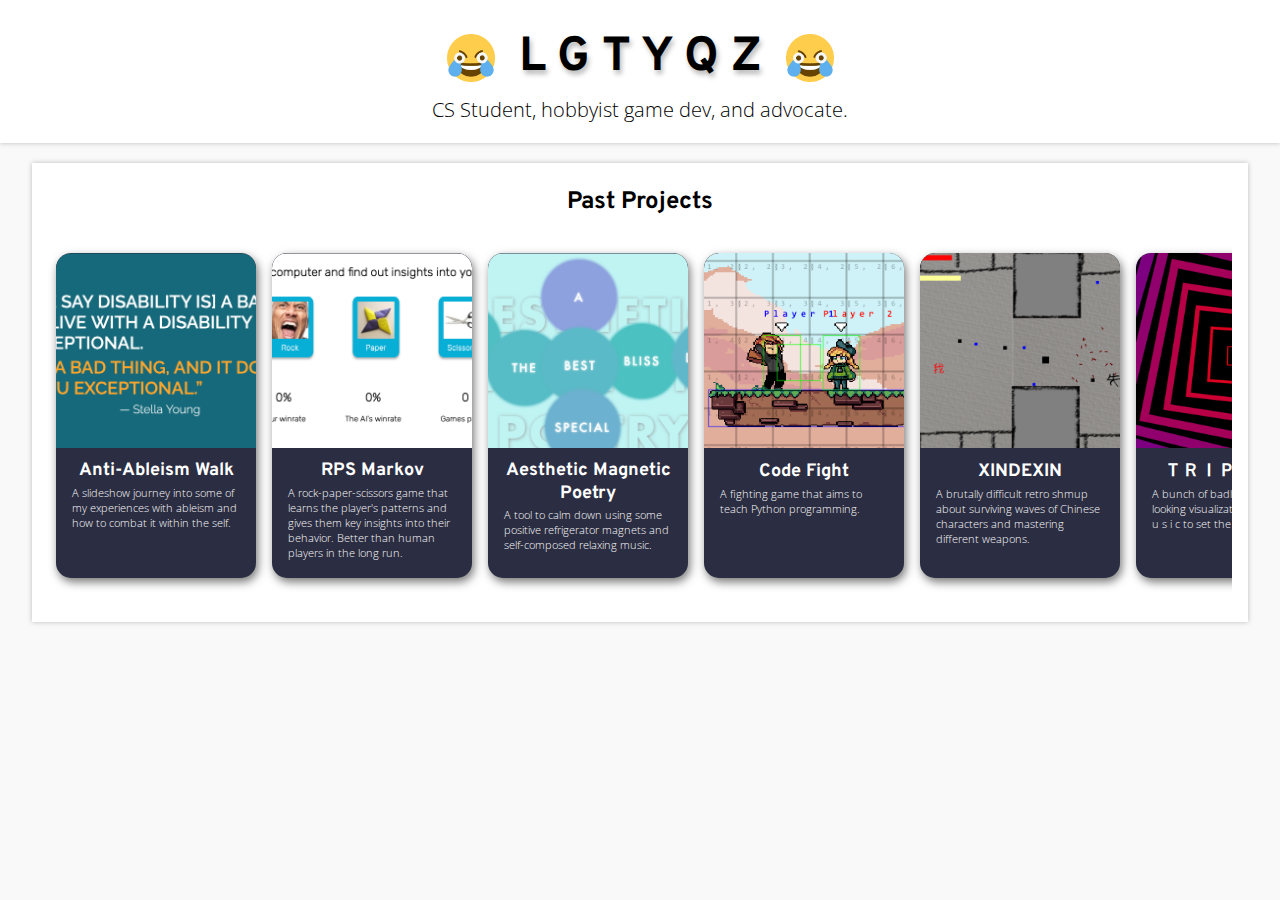
==== index.html @ 669c921f "Site updated" ====
<!DOCTYPE html>
<html lang="en">
  <head>
    <meta charset="utf-8">
    <link rel="stylesheet" href="styles.css">
    <link href="https://fonts.googleapis.com/css2?family=Overpass:wght@700;800&family=Open+Sans:ital,wght@0,300;0,400;0,600;1,400&display=swap" rel="stylesheet">
    <title>LGTYQZ's Homepage</title>
  </head>
  <body>
    <header>
      <!-- Image from: https://ya-webdesign.com/explore/open-eye-crying-laughing-emoji-png/-->
      <h1>
        <img src="./images/lmao.png" class="header-icon" alt="open-eye crying laughing emoji">
        L G T Y Q Z
        <img src="./images/lmao.png" class="header-icon" alt="open-eye crying laughing emoji">
      </h1>
      <p>
        CS Student, hobbyist game dev, and advocate.
      </p>
    </header>

    <section>
      <h2>Past Projects</h2>
      <div class="collection">
        <!-- Links are a quick and dirty solution.
        Quicker to implement than attaching event listeners, at least.-->
        <figure class="project"  onclick="location.href='https://lgtyqz.github.io/AntiAbleismWalk';">
          <div class="image-holder">
            <div class="centerer">
              <img src="./images/anti-ableism-walk.png" alt="Screenshot of Anti-Ableism Walk">
            </div>
          </div>
          <h3>Anti-Ableism Walk</h3>
          <p>
            A slideshow journey into some of my experiences with ableism and how
            to combat it within the self.
          </p>
        </figure>
        <figure class="project" onclick="location.href='https://lgtyqz.github.io/RPSAI-Markov';">
          <div class="image-holder">
            <div class="centerer">
              <img src="./images/rps-markov.png" alt="Screenshot of RPS Markov Game">
            </div>
          </div>
          <h3>RPS Markov</h3>
          <p>
            A rock-paper-scissors game that learns the player's patterns and
            gives them key insights into their behavior. Better than human
            players in the long run.
          </p>
        </figure>
        <figure class="project" onclick="location.href='https://lgtyqz.github.io/AestheticMagneticPoetry';">
          <div class="image-holder">
            <div class="centerer">
              <img src="./images/amp.png" alt="Screenshot of Aesthetic Magnetic Poetry">
            </div>
          </div>
          <h3>Aesthetic Magnetic Poetry</h3>
          <p>
            A tool to calm down using some positive refrigerator magnets and
            self-composed relaxing music.
          </p>
        </figure>
        <figure class="project" onclick="location.href='https://github.com/HHSProgrammingClub/smash-my-buttons';">
          <img src="./images/code-fight-promo.png" alt="Screenshot of Code Fight">
          <h3>Code Fight</h3>
          <p>
            A fighting game that aims to teach Python programming.
          </p>
        </figure>
        <figure class="project" onclick="location.href='https://lgtyqz.github.io/XINDEXIN';">
          <img src="./images/xindexin.png" alt="Screenshot of XINDEXIN">
          <h3>XINDEXIN</h3>
          <p>
            A brutally difficult retro shmup about surviving waves of Chinese
            characters and mastering different weapons.
          </p>
        </figure>
        <figure class="project" onclick="location.href='https://lgtyqz.github.io/TRIP.OUT';">
          <img src="./images/tripout.png" alt="Screenshot of TRIP.OUT">
          <h3>ＴＲＩＰ．ＯＵＴ</h3>
          <p>
            A bunch of badly-coded but cool-looking visualizations with some
            m u s i c to set the mood.
          </p>
        </figure>
        <figure class="project" onclick="location.href='https://lgtyqz.github.io/DownWeGo';">
          <img src="./images/down-we-go.png" alt="Screenshot of Down We Go">
          <h3>Down We Go</h3>
          <p>
            A minimalist (and also buggy) RPG thing I made in high school that
            is very difficult yet relatively simple to pick up.
          </p>
        </figure>
        <figure class="project" onclick="location.href='https://lgtyqz.github.io/helloWorld';">
          <img src="./images/hello-world.png" alt="Screenshot of Hello, World">
          <h3>Hello, World</h3>
          <p>
            A (vastly incomplete) and minimalist Metroidvania-like platformer.
            Has some creepy music.
          </p>
        </figure>
      </div>
    </section>
  </body>
</html>
---- styles.css ----
body, section, header {
  background-color: #F9F9F9;
  font-family: "Helvetica", sans-serif;
  margin-left: auto;
  margin-right: auto;
  margin-top: 0px;
}

section, header {
  background-color: #FFFFFF;
  padding-left: 16px;
  padding-right: 16px;
  padding-top: 16px;
  padding-bottom: 16px;
  width: 92.5%;
  margin-bottom: 20px;
  box-shadow: 0px 0px 5px #BBBBBB;
}

header, figure.deepfry img {
  width: 100%;
  padding-left: 0px;
  padding-right: 0px;
  padding-top: 20px;
  padding-bottom: 20px;
}

section {
  margin-top: 20px;
}

h1, h2, h3, p {
  margin-top: 8px;
  margin-bottom: 8px;
  font-family: "Overpass", sans-serif;
  text-align: center;
  font-weight: 700;
}

h1, div.collection, p {
  font-size: 48px;
  margin-bottom: 0px;
}

h1, div.collection, figure.deepfry {
  display: flex;
  align-items: center;
  justify-content: center;
}

div.collection {
  justify-content: start;
  overflow-x: scroll;
  overflow-y: visible;
  width: 100%;
  padding-top: 20px;
  padding-bottom: 20px;
}

h1 {
  text-shadow: 2px 4px 5px #BBBBBB;
}

p {
  font-weight: 300;
  font-size: 20px;
  font-family: "Open Sans", sans-serif;
}

img.header-icon {
  display: inline;
  max-height: 48px;
  margin-left: 24px;
  margin-right: 24px;
}

figure {
  min-width: 200px;
  height: 325px;
  background-color: #2B2D42;
  border-radius: 15px;
  overflow: hidden;
  margin: 8px 8px 8px 8px;
  box-shadow: 2px 4px 10px #777777;
  transition: all 0.5s ease-out;
  cursor: pointer;
}

figure:hover {
  transform: scale(1.1, 1.1);
}

figure.project>img {
  height: 60%;
  border-top-left-radius: 15px;
  border-top-right-radius: 15px;
}

figure.project div.image-holder {
  position: relative;
  height: 60%;
  border-top-left-radius: 15px;
  border-top-right-radius: 15px;
  margin-bottom: 12px;
  overflow: hidden;
}

div.centerer {
  position: absolute;
  left: 50%;
  top: 50%;
  width: 100%;
  height: 100%;
}

figure.project div.image-holder div img {
  transform: translate(-50%, -50%);
  max-height: 100%;
}

figure.project h3, figure.project p {
  margin-top: 2px;
}

figure.project h3 {
  font-size: 18px;
  color: #FFFFFF;
  margin-bottom: 2px;
  line-height: 125%;
}

figure.project p {
  font-size: 11px;
  color: #F9F9F9;
  margin-left: 16px;
  margin-right: 16px;
  margin-bottom: 4px;
  text-align: left;
}
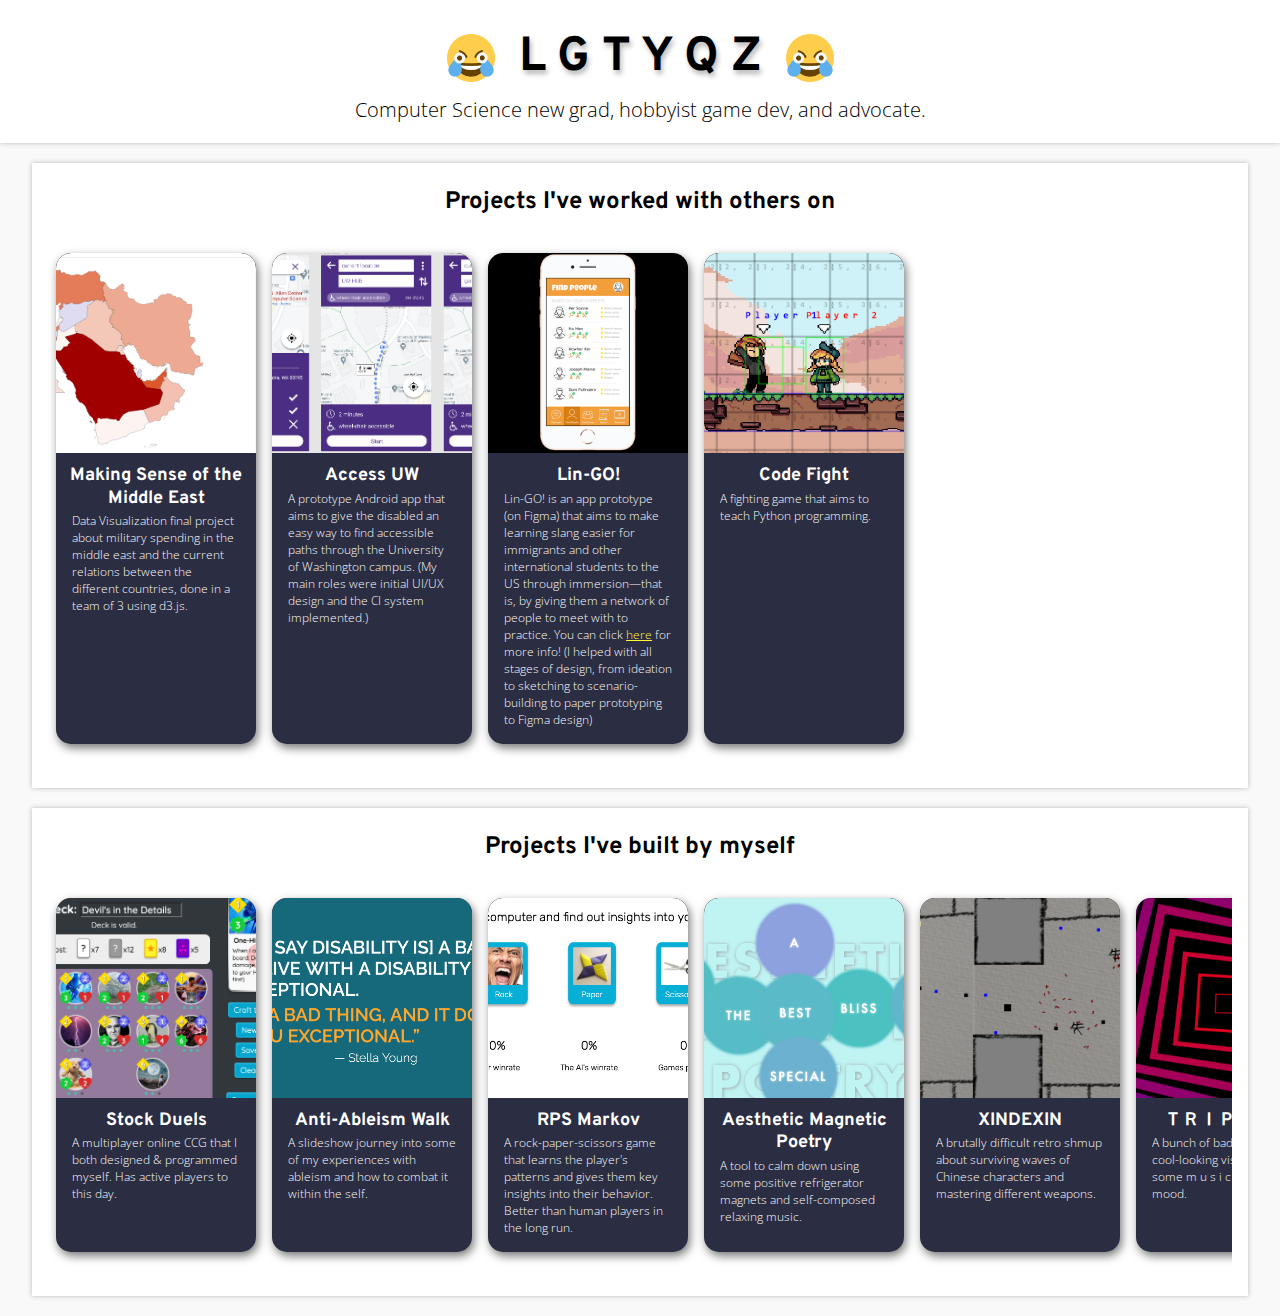
==== commit 6dca1548: "Updated portfolio" ====
--- a/index.html
+++ b/index.html
@@ -15,15 +15,90 @@
         <img src="./images/lmao.png" class="header-icon" alt="open-eye crying laughing emoji">
       </h1>
       <p>
-        CS Student, hobbyist game dev, and advocate.
+        Computer Science new grad, hobbyist game dev, and advocate.
       </p>
     </header>
 
     <section>
-      <h2>Past Projects</h2>
+      <h2>Projects I've worked with others on</h2>
+      <div class="collection">
+        <figure class="project" onclick="location.href='https://cse442-22w.github.io/FP-SearchAlgorithmViz/';">
+          <div class="image-holder">
+            <div class="centerer">
+              <img src="./images/middle-east.png" alt="Screenshot of Middle East Visualization">
+            </div>
+          </div>
+          <h3>Making Sense of the Middle East</h3>
+          <p>
+            Data Visualization final project about military spending in the
+            middle east and the current relations between the different
+            countries, done in a team of 3 using d3.js.
+          </p>
+        </figure>
+
+        <figure class="project"  onclick="location.href='https://github.com/AccessUW/AccessUW';">
+          <div class="image-holder">
+            <div class="centerer">
+              <img src="./images/access-uw.png" alt="Access UW Screens">
+            </div>
+          </div>
+          <h3>Access UW</h3>
+          <p>
+            A prototype Android app that aims to give the disabled an easy way
+            to find accessible paths through the University of Washington campus.
+            (My main roles were initial UI/UX design and the CI system implemented.)
+          </p>
+        </figure>
+
+        <figure class="project"  onclick="location.href='https://www.figma.com/proto/t1FJCltbtcydClVJl6T9lx/Prototype?page-id=0%3A1&node-id=18%3A464&viewport=412%2C195%2C0.12&scaling=scale-down&starting-point-node-id=18%3A464&show-proto-sidebar=1';">
+          <div class="image-holder">
+            <div class="centerer">
+              <img src="./images/lin-go.png" alt="Lin-GO! Screenshot">
+            </div>
+          </div>
+          <h3>Lin-GO!</h3>
+          <p>
+            Lin-GO! is an app prototype (on Figma) that aims to make learning slang easier for
+            immigrants and other international students to the US through
+            immersion—that is, by giving them a network of people to meet with
+            to practice. You can click <a href="https://www.figma.com/file/SDWp2ZfLFPzcyTDxTT4kRE/Poster-Presentation?node-id=0%3A1">here</a>
+            for more info! (I helped with all stages of design, from ideation to
+            sketching to scenario-building to paper prototyping to Figma design)
+          </p>
+        </figure>
+
+        <figure class="project" onclick="location.href='https://github.com/HHSProgrammingClub/smash-my-buttons';">
+          <div class="image-holder">
+            <div class="centerer">
+              <img src="./images/code-fight-promo.png" alt="Code Fight Screenshot">
+            </div>
+          </div>
+          <h3>Code Fight</h3>
+          <p>
+            A fighting game that aims to teach Python programming.
+          </p>
+        </figure>
+      </div>
+    </section>
+
+    <section>
+      <h2>Projects I've built by myself</h2>
       <div class="collection">
         <!-- Links are a quick and dirty solution.
         Quicker to implement than attaching event listeners, at least.-->
+        <figure class="project"  onclick="location.href='https://stock-duels.xyz';">
+          <div class="image-holder">
+            <div class="centerer">
+              <img src="./images/stock-duels.png" alt="Stock Duels Screenshot">
+            </div>
+          </div>
+          <h3>Stock Duels</h3>
+          <p>
+            A multiplayer online CCG that I both designed & programmed myself.
+            Has active players to this day.
+          </p>
+        </figure>
+
         <figure class="project"  onclick="location.href='https://lgtyqz.github.io/AntiAbleismWalk';">
           <div class="image-holder">
             <div class="centerer">
@@ -61,15 +136,13 @@
             self-composed relaxing music.
           </p>
         </figure>
-        <figure class="project" onclick="location.href='https://github.com/HHSProgrammingClub/smash-my-buttons';">
-          <img src="./images/code-fight-promo.png" alt="Screenshot of Code Fight">
-          <h3>Code Fight</h3>
-          <p>
-            A fighting game that aims to teach Python programming.
-          </p>
-        </figure>
+        
         <figure class="project" onclick="location.href='https://lgtyqz.github.io/XINDEXIN';">
-          <img src="./images/xindexin.png" alt="Screenshot of XINDEXIN">
+          <div class="image-holder">
+            <div class="centerer">
+              <img src="./images/xindexin.png" alt="Screenshot of XINDEXIN">
+            </div>
+          </div>
           <h3>XINDEXIN</h3>
           <p>
             A brutally difficult retro shmup about surviving waves of Chinese
@@ -77,7 +150,11 @@
           </p>
         </figure>
         <figure class="project" onclick="location.href='https://lgtyqz.github.io/TRIP.OUT';">
-          <img src="./images/tripout.png" alt="Screenshot of TRIP.OUT">
+          <div class="image-holder">
+            <div class="centerer">
+              <img src="./images/tripout.png" alt="Screenshot of TRIP.OUT">
+            </div>
+          </div>
           <h3>ＴＲＩＰ．ＯＵＴ</h3>
           <p>
             A bunch of badly-coded but cool-looking visualizations with some
@@ -85,7 +162,11 @@
           </p>
         </figure>
         <figure class="project" onclick="location.href='https://lgtyqz.github.io/DownWeGo';">
-          <img src="./images/down-we-go.png" alt="Screenshot of Down We Go">
+          <div class="image-holder">
+            <div class="centerer">
+              <img src="./images/down-we-go.png" alt="Screenshot of Down We Go">
+            </div>
+          </div>
           <h3>Down We Go</h3>
           <p>
             A minimalist (and also buggy) RPG thing I made in high school that
@@ -93,7 +174,11 @@
           </p>
         </figure>
         <figure class="project" onclick="location.href='https://lgtyqz.github.io/helloWorld';">
-          <img src="./images/hello-world.png" alt="Screenshot of Hello, World">
+          <div class="image-holder">
+            <div class="centerer">
+              <img src="./images/hello-world.png" alt="Screenshot of Hello, World">
+            </div>
+          </div>
           <h3>Hello, World</h3>
           <p>
             A (vastly incomplete) and minimalist Metroidvania-like platformer.
--- a/styles.css
+++ b/styles.css
@@ -52,6 +52,7 @@
   justify-content: start;
   overflow-x: scroll;
   overflow-y: visible;
+  align-items: stretch;
   width: 100%;
   padding-top: 20px;
   padding-bottom: 20px;
@@ -75,19 +76,21 @@
 }
 
 figure {
+  width: 200px;
   min-width: 200px;
-  height: 325px;
+  min-height: 325px;
   background-color: #2B2D42;
   border-radius: 15px;
   overflow: hidden;
   margin: 8px 8px 8px 8px;
   box-shadow: 2px 4px 10px #777777;
-  transition: all 0.5s ease-out;
+  transition: all 0.3s ease;
   cursor: pointer;
+  padding-bottom: 12px;
 }
 
 figure:hover {
-  transform: scale(1.1, 1.1);
+  transform: scale(1.05, 1.05);
 }
 
 figure.project>img {
@@ -98,7 +101,7 @@
 
 figure.project div.image-holder {
   position: relative;
-  height: 60%;
+  height: 200px;
   border-top-left-radius: 15px;
   border-top-right-radius: 15px;
   margin-bottom: 12px;
@@ -130,10 +133,14 @@
 }
 
 figure.project p {
-  font-size: 11px;
+  font-size: 12px;
   color: #F9F9F9;
   margin-left: 16px;
   margin-right: 16px;
   margin-bottom: 4px;
   text-align: left;
+}
+
+a {
+  color: #fff53b;
 }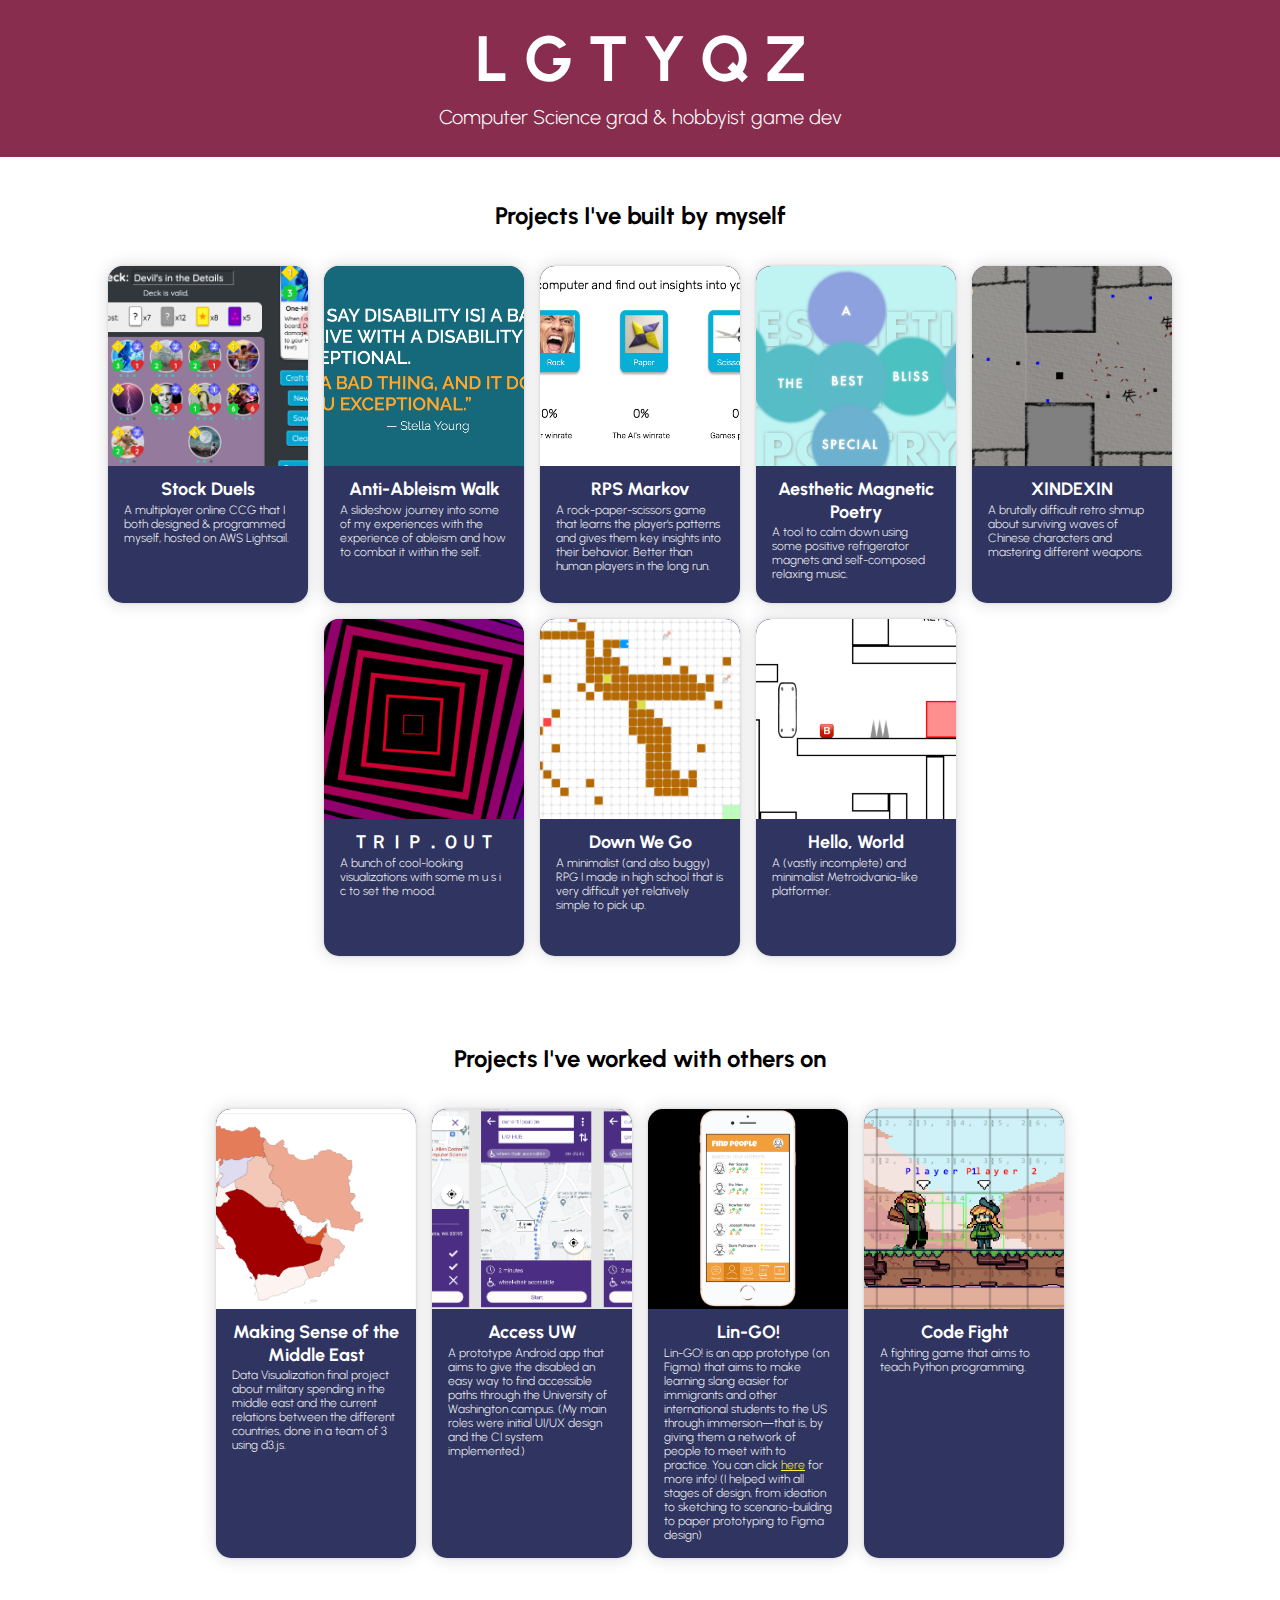
==== commit 62fad263: "Update to look prettier" ====
--- a/index.html
+++ b/index.html
@@ -3,90 +3,31 @@
   <head>
     <meta charset="utf-8">
     <link rel="stylesheet" href="styles.css">
+    <link rel="preconnect" href="https://fonts.googleapis.com">
+    <link rel="preconnect" href="https://fonts.gstatic.com" crossorigin>
     <link href="https://fonts.googleapis.com/css2?family=Overpass:wght@700;800&family=Open+Sans:ital,wght@0,300;0,400;0,600;1,400&display=swap" rel="stylesheet">
+    <link href="https://fonts.googleapis.com/css2?family=Urbanist:wght@400;600;700;900&display=swap" rel="stylesheet">
     <title>LGTYQZ's Homepage</title>
   </head>
   <body>
     <header>
       <!-- Image from: https://ya-webdesign.com/explore/open-eye-crying-laughing-emoji-png/-->
       <h1>
-        <img src="./images/lmao.png" class="header-icon" alt="open-eye crying laughing emoji">
+        <!-- <img src="./images/lmao.png" class="header-icon" alt="open-eye crying laughing emoji"> -->
         L G T Y Q Z
-        <img src="./images/lmao.png" class="header-icon" alt="open-eye crying laughing emoji">
+        <!-- <img src="./images/lmao.png" class="header-icon" alt="open-eye crying laughing emoji"> -->
       </h1>
       <p>
-        Computer Science new grad, hobbyist game dev, and advocate.
+        Computer Science grad & hobbyist game dev
       </p>
     </header>
-
-    <section>
-      <h2>Projects I've worked with others on</h2>
-      <div class="collection">
-        <figure class="project" onclick="location.href='https://cse442-22w.github.io/FP-SearchAlgorithmViz/';">
-          <div class="image-holder">
-            <div class="centerer">
-              <img src="./images/middle-east.png" alt="Screenshot of Middle East Visualization">
-            </div>
-          </div>
-          <h3>Making Sense of the Middle East</h3>
-          <p>
-            Data Visualization final project about military spending in the
-            middle east and the current relations between the different
-            countries, done in a team of 3 using d3.js.
-          </p>
-        </figure>
-
-        <figure class="project"  onclick="location.href='https://github.com/AccessUW/AccessUW';">
-          <div class="image-holder">
-            <div class="centerer">
-              <img src="./images/access-uw.png" alt="Access UW Screens">
-            </div>
-          </div>
-          <h3>Access UW</h3>
-          <p>
-            A prototype Android app that aims to give the disabled an easy way
-            to find accessible paths through the University of Washington campus.
-            (My main roles were initial UI/UX design and the CI system implemented.)
-          </p>
-        </figure>
-
-        <figure class="project"  onclick="location.href='https://www.figma.com/proto/t1FJCltbtcydClVJl6T9lx/Prototype?page-id=0%3A1&node-id=18%3A464&viewport=412%2C195%2C0.12&scaling=scale-down&starting-point-node-id=18%3A464&show-proto-sidebar=1';">
-          <div class="image-holder">
-            <div class="centerer">
-              <img src="./images/lin-go.png" alt="Lin-GO! Screenshot">
-            </div>
-          </div>
-          <h3>Lin-GO!</h3>
-          <p>
-            Lin-GO! is an app prototype (on Figma) that aims to make learning slang easier for
-            immigrants and other international students to the US through
-            immersion—that is, by giving them a network of people to meet with
-            to practice. You can click <a href="https://www.figma.com/file/SDWp2ZfLFPzcyTDxTT4kRE/Poster-Presentation?node-id=0%3A1">here</a>
-            for more info! (I helped with all stages of design, from ideation to
-            sketching to scenario-building to paper prototyping to Figma design)
-          </p>
-        </figure>
-
-        <figure class="project" onclick="location.href='https://github.com/HHSProgrammingClub/smash-my-buttons';">
-          <div class="image-holder">
-            <div class="centerer">
-              <img src="./images/code-fight-promo.png" alt="Code Fight Screenshot">
-            </div>
-          </div>
-          <h3>Code Fight</h3>
-          <p>
-            A fighting game that aims to teach Python programming.
-          </p>
-        </figure>
-      </div>
-    </section>
 
     <section>
       <h2>Projects I've built by myself</h2>
       <div class="collection">
         <!-- Links are a quick and dirty solution.
         Quicker to implement than attaching event listeners, at least.-->
-        <figure class="project"  onclick="location.href='https://stock-duels.xyz';">
+        <figure class="project" onclick="location.href='http://54.71.38.92/';">
           <div class="image-holder">
             <div class="centerer">
               <img src="./images/stock-duels.png" alt="Stock Duels Screenshot">
@@ -94,12 +35,11 @@
           </div>
           <h3>Stock Duels</h3>
           <p>
-            A multiplayer online CCG that I both designed & programmed myself.
-            Has active players to this day.
+            A multiplayer online CCG that I both designed & programmed myself, hosted on AWS Lightsail.
           </p>
         </figure>
 
-        <figure class="project"  onclick="location.href='https://lgtyqz.github.io/AntiAbleismWalk';">
+        <figure class="project" onclick="location.href='https://lgtyqz.github.io/AntiAbleismWalk';">
           <div class="image-holder">
             <div class="centerer">
               <img src="./images/anti-ableism-walk.png" alt="Screenshot of Anti-Ableism Walk">
@@ -107,7 +47,7 @@
           </div>
           <h3>Anti-Ableism Walk</h3>
           <p>
-            A slideshow journey into some of my experiences with ableism and how
+            A slideshow journey into some of my experiences with the experience of ableism and how
             to combat it within the self.
           </p>
         </figure>
@@ -157,7 +97,7 @@
           </div>
           <h3>ＴＲＩＰ．ＯＵＴ</h3>
           <p>
-            A bunch of badly-coded but cool-looking visualizations with some
+            A bunch of cool-looking visualizations with some
             m u s i c to set the mood.
           </p>
         </figure>
@@ -169,7 +109,7 @@
           </div>
           <h3>Down We Go</h3>
           <p>
-            A minimalist (and also buggy) RPG thing I made in high school that
+            A minimalist (and also buggy) RPG I made in high school that
             is very difficult yet relatively simple to pick up.
           </p>
         </figure>
@@ -182,7 +122,68 @@
           <h3>Hello, World</h3>
           <p>
             A (vastly incomplete) and minimalist Metroidvania-like platformer.
-            Has some creepy music.
+          </p>
+        </figure>
+      </div>
+    </section>
+
+    <section>
+      <h2>Projects I've worked with others on</h2>
+      <div class="collection">
+        <figure class="project" onclick="location.href='https://cse442-22w.github.io/FP-SearchAlgorithmViz/';">
+          <div class="image-holder">
+            <div class="centerer">
+              <img src="./images/middle-east.png" alt="Screenshot of Middle East Visualization">
+            </div>
+          </div>
+          <h3>Making Sense of the Middle East</h3>
+          <p>
+            Data Visualization final project about military spending in the
+            middle east and the current relations between the different
+            countries, done in a team of 3 using d3.js.
+          </p>
+        </figure>
+
+        <figure class="project"  onclick="location.href='https://github.com/AccessUW/AccessUW';">
+          <div class="image-holder">
+            <div class="centerer">
+              <img src="./images/access-uw.png" alt="Access UW Screens">
+            </div>
+          </div>
+          <h3>Access UW</h3>
+          <p>
+            A prototype Android app that aims to give the disabled an easy way
+            to find accessible paths through the University of Washington campus.
+            (My main roles were initial UI/UX design and the CI system implemented.)
+          </p>
+        </figure>
+
+        <figure class="project"  onclick="location.href='https://www.figma.com/proto/t1FJCltbtcydClVJl6T9lx/Prototype?page-id=0%3A1&node-id=18%3A464&viewport=412%2C195%2C0.12&scaling=scale-down&starting-point-node-id=18%3A464&show-proto-sidebar=1';">
+          <div class="image-holder">
+            <div class="centerer">
+              <img src="./images/lin-go.png" alt="Lin-GO! Screenshot">
+            </div>
+          </div>
+          <h3>Lin-GO!</h3>
+          <p>
+            Lin-GO! is an app prototype (on Figma) that aims to make learning slang easier for
+            immigrants and other international students to the US through
+            immersion—that is, by giving them a network of people to meet with
+            to practice. You can click <a href="https://www.figma.com/proto/SDWp2ZfLFPzcyTDxTT4kRE/Poster-Presentation?page-id=0%3A1&type=design&node-id=50-46&viewport=221%2C111%2C0.09&t=nGWlMJf80wwTC9rp-1&scaling=scale-down&starting-point-node-id=50%3A46&mode=design">here</a>
+            for more info! (I helped with all stages of design, from ideation to
+            sketching to scenario-building to paper prototyping to Figma design)
+          </p>
+        </figure>
+
+        <figure class="project" onclick="location.href='https://github.com/HHSProgrammingClub/smash-my-buttons';">
+          <div class="image-holder">
+            <div class="centerer">
+              <img src="./images/code-fight-promo.png" alt="Code Fight Screenshot">
+            </div>
+          </div>
+          <h3>Code Fight</h3>
+          <p>
+            A fighting game that aims to teach Python programming.
           </p>
         </figure>
       </div>
--- a/styles.css
+++ b/styles.css
@@ -1,12 +1,12 @@
 body, section, header {
-  background-color: #F9F9F9;
+  background-color: #FFFFFF;
   font-family: "Helvetica", sans-serif;
   margin-left: auto;
   margin-right: auto;
   margin-top: 0px;
 }
 
-section, header {
+section {
   background-color: #FFFFFF;
   padding-left: 16px;
   padding-right: 16px;
@@ -14,15 +14,22 @@
   padding-bottom: 16px;
   width: 92.5%;
   margin-bottom: 20px;
-  box-shadow: 0px 0px 5px #BBBBBB;
+  /* box-shadow: 0px 0px 5px #BBBBBB; */
 }
 
 header, figure.deepfry img {
   width: 100%;
   padding-left: 0px;
   padding-right: 0px;
-  padding-top: 20px;
-  padding-bottom: 20px;
+  padding-top: 12px;
+  padding-bottom: 28px;
+}
+
+header {
+  background-color: #892D4E;
+  font-weight: 900;
+  /* animation: 4s linear infinite headerGradient; */
+  color: #FFFFFF;
 }
 
 section {
@@ -32,7 +39,7 @@
 h1, h2, h3, p {
   margin-top: 8px;
   margin-bottom: 8px;
-  font-family: "Overpass", sans-serif;
+  font-family: "Urbanist", sans-serif;
   text-align: center;
   font-weight: 700;
 }
@@ -46,11 +53,11 @@
   display: flex;
   align-items: center;
   justify-content: center;
+  flex-wrap: wrap;
 }
 
 div.collection {
-  justify-content: start;
-  overflow-x: scroll;
+  justify-content: center;
   overflow-y: visible;
   align-items: stretch;
   width: 100%;
@@ -59,13 +66,14 @@
 }
 
 h1 {
-  text-shadow: 2px 4px 5px #BBBBBB;
+  font-family: "Urbanist";
+  font-size: 64px;
 }
 
 p {
   font-weight: 300;
   font-size: 20px;
-  font-family: "Open Sans", sans-serif;
+  font-family: "Urbanist", "Open Sans", sans-serif;
 }
 
 img.header-icon {
@@ -79,18 +87,18 @@
   width: 200px;
   min-width: 200px;
   min-height: 325px;
-  background-color: #2B2D42;
+  background-color: #2F3460;
   border-radius: 15px;
   overflow: hidden;
   margin: 8px 8px 8px 8px;
-  box-shadow: 2px 4px 10px #777777;
-  transition: all 0.3s ease;
+  box-shadow: 0px 0px 3px rgba(0, 0, 0, 0.15), 0px 0px 15px 3px rgba(0, 0, 0, 0.1);
+  transition: transform 0.5s cubic-bezier(0.17,0.84,0.44,1);;
   cursor: pointer;
   padding-bottom: 12px;
 }
 
 figure:hover {
-  transform: scale(1.05, 1.05);
+  transform: scale(1.1, 1.1);
 }
 
 figure.project>img {
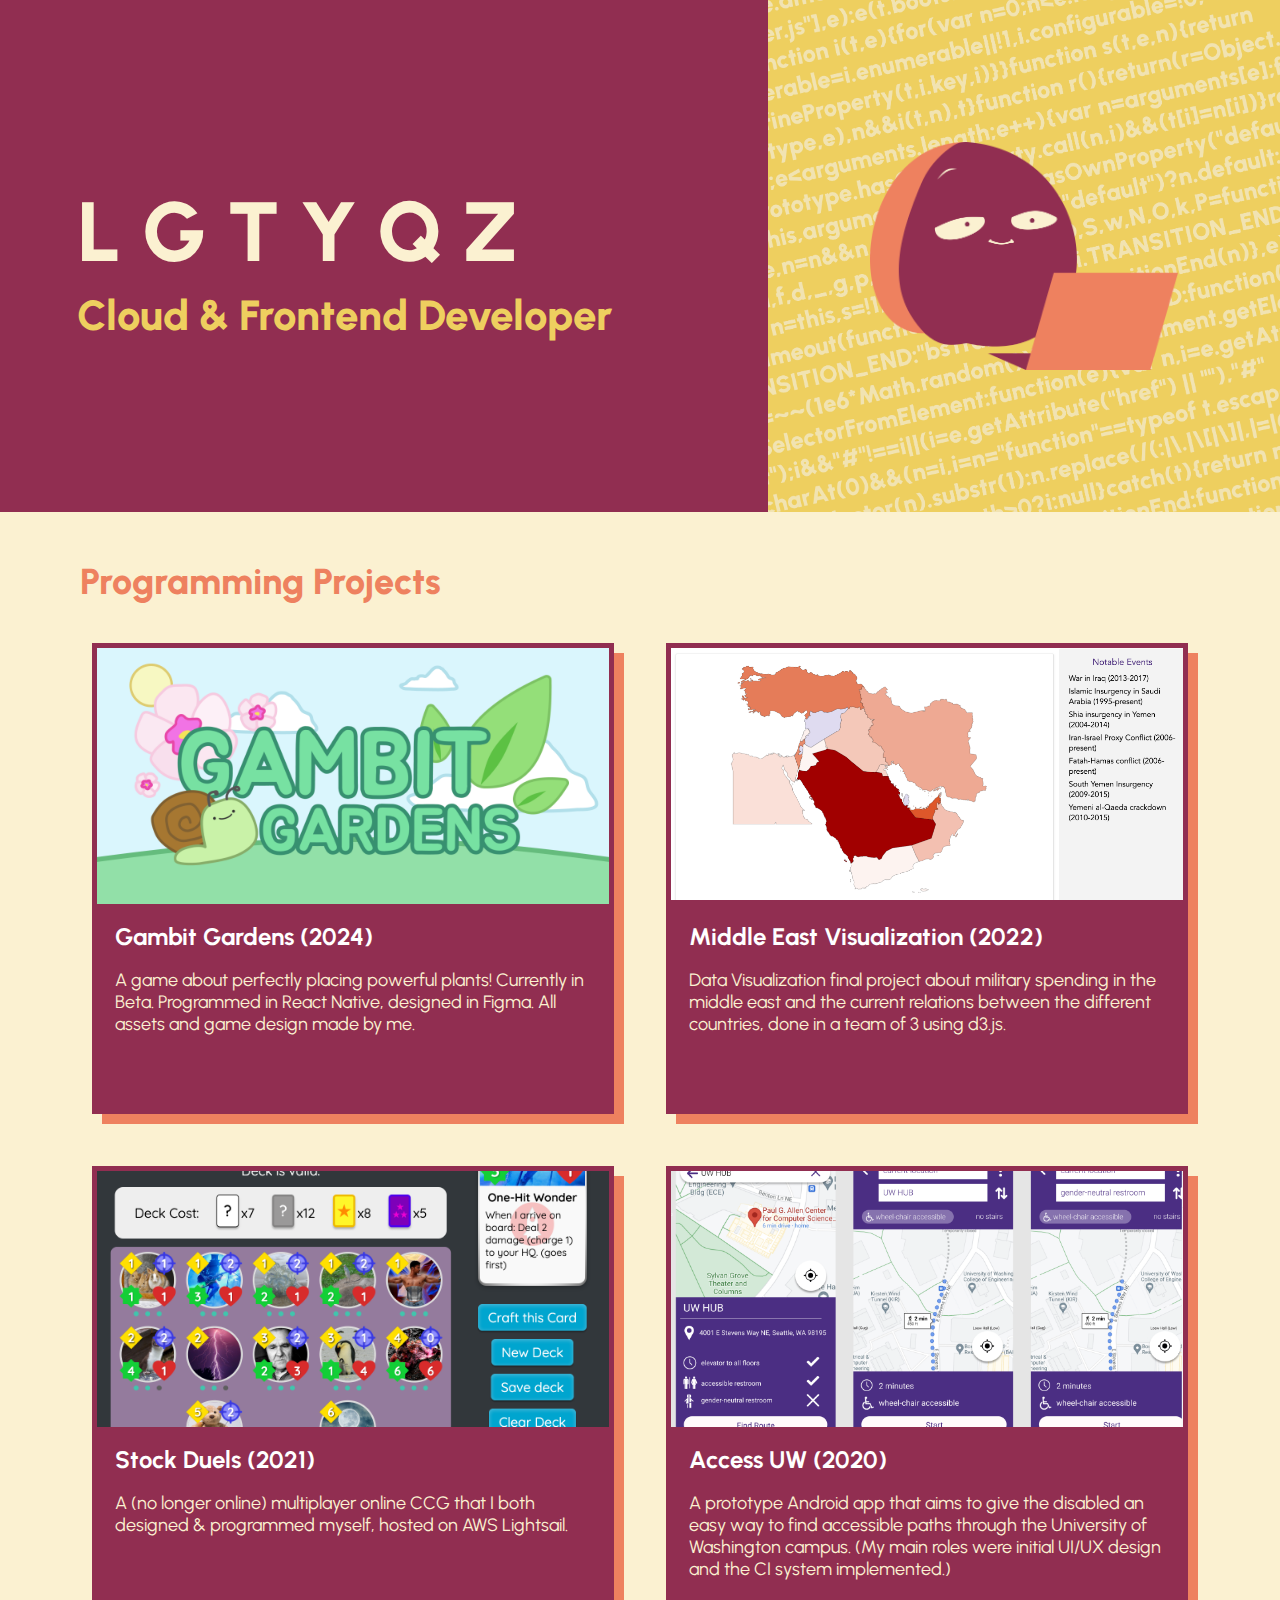
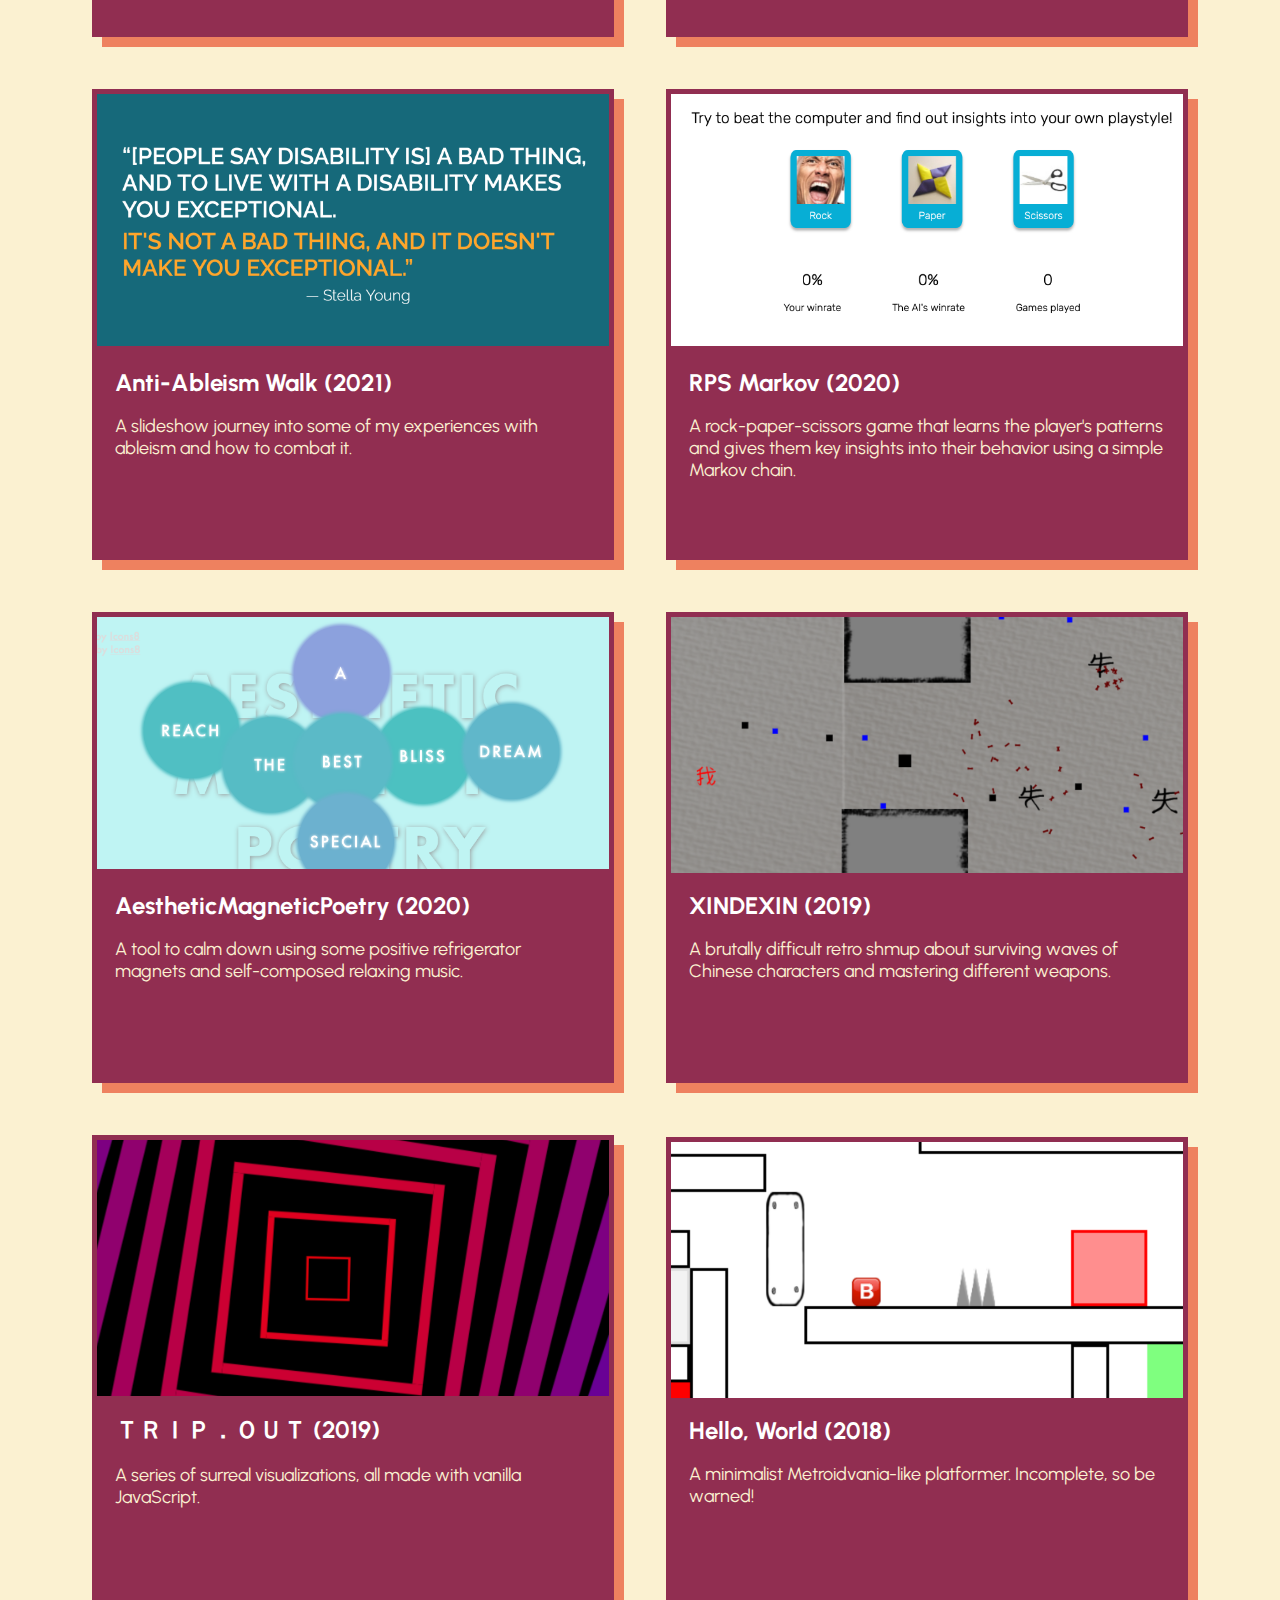
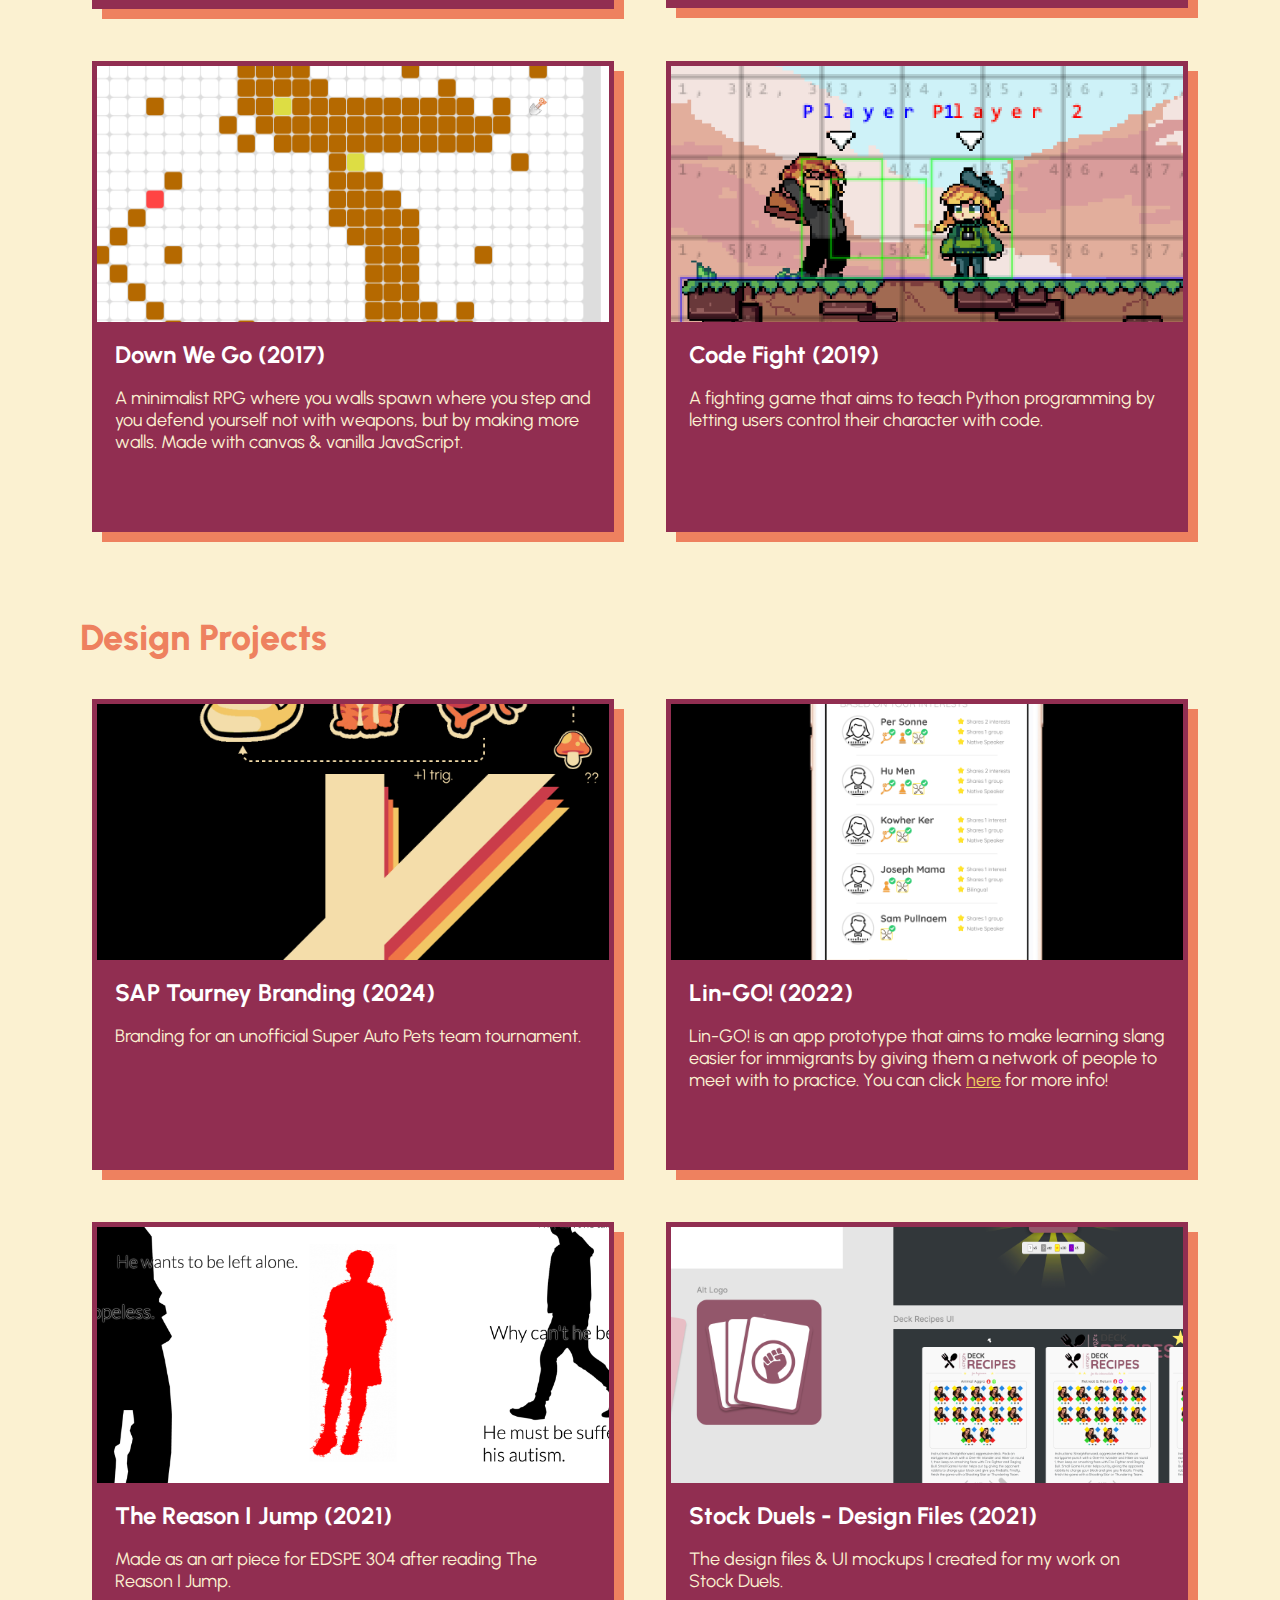
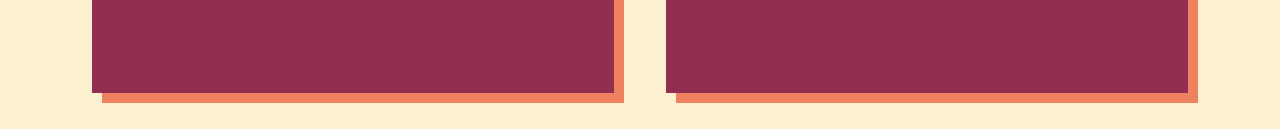
==== commit 22ceb04b: "Modern retro themed, mobile support added" ====
--- a/index.html
+++ b/index.html
@@ -11,132 +11,43 @@
   </head>
   <body>
     <header>
-      <!-- Image from: https://ya-webdesign.com/explore/open-eye-crying-laughing-emoji-png/-->
-      <h1>
-        <!-- <img src="./images/lmao.png" class="header-icon" alt="open-eye crying laughing emoji"> -->
-        L G T Y Q Z
-        <!-- <img src="./images/lmao.png" class="header-icon" alt="open-eye crying laughing emoji"> -->
-      </h1>
-      <p>
-        Computer Science grad & hobbyist game dev
-      </p>
+      <div id="titles">
+        <h1>
+          L G T Y Q Z
+        </h1>
+        <h2>
+          Cloud & Frontend Developer
+        </h2>
+      </div>
+      <div id="logoHolder">
+        <img src="./images/nut-with-laptop.png" id="logo">
+      </div>
     </header>
 
-    <section>
-      <h2>Projects I've built by myself</h2>
-      <div class="collection">
+    <section class="projects">
+      <h2 id="projects-header">Programming Projects</h2>
         <!-- Links are a quick and dirty solution.
         Quicker to implement than attaching event listeners, at least.-->
-        <figure class="project" onclick="location.href='http://54.71.38.92/';">
-          <div class="image-holder">
-            <div class="centerer">
-              <img src="./images/stock-duels.png" alt="Stock Duels Screenshot">
-            </div>
-          </div>
-          <h3>Stock Duels</h3>
-          <p>
-            A multiplayer online CCG that I both designed & programmed myself, hosted on AWS Lightsail.
-          </p>
-        </figure>
-
-        <figure class="project" onclick="location.href='https://lgtyqz.github.io/AntiAbleismWalk';">
-          <div class="image-holder">
-            <div class="centerer">
-              <img src="./images/anti-ableism-walk.png" alt="Screenshot of Anti-Ableism Walk">
-            </div>
-          </div>
-          <h3>Anti-Ableism Walk</h3>
-          <p>
-            A slideshow journey into some of my experiences with the experience of ableism and how
-            to combat it within the self.
-          </p>
-        </figure>
-        <figure class="project" onclick="location.href='https://lgtyqz.github.io/RPSAI-Markov';">
-          <div class="image-holder">
-            <div class="centerer">
-              <img src="./images/rps-markov.png" alt="Screenshot of RPS Markov Game">
-            </div>
-          </div>
-          <h3>RPS Markov</h3>
-          <p>
-            A rock-paper-scissors game that learns the player's patterns and
-            gives them key insights into their behavior. Better than human
-            players in the long run.
-          </p>
-        </figure>
-        <figure class="project" onclick="location.href='https://lgtyqz.github.io/AestheticMagneticPoetry';">
-          <div class="image-holder">
-            <div class="centerer">
-              <img src="./images/amp.png" alt="Screenshot of Aesthetic Magnetic Poetry">
-            </div>
-          </div>
-          <h3>Aesthetic Magnetic Poetry</h3>
-          <p>
-            A tool to calm down using some positive refrigerator magnets and
-            self-composed relaxing music.
-          </p>
-        </figure>
-        
-        <figure class="project" onclick="location.href='https://lgtyqz.github.io/XINDEXIN';">
-          <div class="image-holder">
-            <div class="centerer">
-              <img src="./images/xindexin.png" alt="Screenshot of XINDEXIN">
-            </div>
-          </div>
-          <h3>XINDEXIN</h3>
-          <p>
-            A brutally difficult retro shmup about surviving waves of Chinese
-            characters and mastering different weapons.
-          </p>
-        </figure>
-        <figure class="project" onclick="location.href='https://lgtyqz.github.io/TRIP.OUT';">
-          <div class="image-holder">
-            <div class="centerer">
-              <img src="./images/tripout.png" alt="Screenshot of TRIP.OUT">
-            </div>
-          </div>
-          <h3>ＴＲＩＰ．ＯＵＴ</h3>
-          <p>
-            A bunch of cool-looking visualizations with some
-            m u s i c to set the mood.
-          </p>
-        </figure>
-        <figure class="project" onclick="location.href='https://lgtyqz.github.io/DownWeGo';">
-          <div class="image-holder">
-            <div class="centerer">
-              <img src="./images/down-we-go.png" alt="Screenshot of Down We Go">
-            </div>
-          </div>
-          <h3>Down We Go</h3>
-          <p>
-            A minimalist (and also buggy) RPG I made in high school that
-            is very difficult yet relatively simple to pick up.
-          </p>
-        </figure>
-        <figure class="project" onclick="location.href='https://lgtyqz.github.io/helloWorld';">
-          <div class="image-holder">
-            <div class="centerer">
-              <img src="./images/hello-world.png" alt="Screenshot of Hello, World">
-            </div>
-          </div>
-          <h3>Hello, World</h3>
-          <p>
-            A (vastly incomplete) and minimalist Metroidvania-like platformer.
-          </p>
-        </figure>
-      </div>
-    </section>
-
-    <section>
-      <h2>Projects I've worked with others on</h2>
-      <div class="collection">
+        <figure class="project" onclick="location.href='https://lgtyqz.github.io/GambitGardens/';">
+          <div class="image-holder">
+            <div class="centerer">
+              <img src="./images/gambit-gardens-thumbnail-logo.png" alt="Gambit Gardens logo">
+            </div>
+          </div>
+          <h3>Gambit Gardens (2024)</h3>
+          <p>
+            A game about perfectly placing powerful plants! Currently in Beta.
+            Programmed in React Native, designed in Figma. All assets and game design made by me.
+          </p>
+        </figure>
+
         <figure class="project" onclick="location.href='https://cse442-22w.github.io/FP-SearchAlgorithmViz/';">
           <div class="image-holder">
             <div class="centerer">
               <img src="./images/middle-east.png" alt="Screenshot of Middle East Visualization">
             </div>
           </div>
-          <h3>Making Sense of the Middle East</h3>
+          <h3>Middle East Visualization (2022)</h3>
           <p>
             Data Visualization final project about military spending in the
             middle east and the current relations between the different
@@ -144,13 +55,25 @@
           </p>
         </figure>
 
+        <figure class="project">
+          <div class="image-holder">
+            <div class="centerer">
+              <img src="./images/stock-duels.png" alt="Stock Duels Screenshot">
+            </div>
+          </div>
+          <h3>Stock Duels (2021)</h3>
+          <p>
+            A (no longer online) multiplayer online CCG that I both designed & programmed myself, hosted on AWS Lightsail.
+          </p>
+        </figure>
+
         <figure class="project"  onclick="location.href='https://github.com/AccessUW/AccessUW';">
           <div class="image-holder">
             <div class="centerer">
               <img src="./images/access-uw.png" alt="Access UW Screens">
             </div>
           </div>
-          <h3>Access UW</h3>
+          <h3>Access UW (2020)</h3>
           <p>
             A prototype Android app that aims to give the disabled an easy way
             to find accessible paths through the University of Washington campus.
@@ -158,20 +81,89 @@
           </p>
         </figure>
 
-        <figure class="project"  onclick="location.href='https://www.figma.com/proto/t1FJCltbtcydClVJl6T9lx/Prototype?page-id=0%3A1&node-id=18%3A464&viewport=412%2C195%2C0.12&scaling=scale-down&starting-point-node-id=18%3A464&show-proto-sidebar=1';">
-          <div class="image-holder">
-            <div class="centerer">
-              <img src="./images/lin-go.png" alt="Lin-GO! Screenshot">
-            </div>
-          </div>
-          <h3>Lin-GO!</h3>
-          <p>
-            Lin-GO! is an app prototype (on Figma) that aims to make learning slang easier for
-            immigrants and other international students to the US through
-            immersion—that is, by giving them a network of people to meet with
-            to practice. You can click <a href="https://www.figma.com/proto/SDWp2ZfLFPzcyTDxTT4kRE/Poster-Presentation?page-id=0%3A1&type=design&node-id=50-46&viewport=221%2C111%2C0.09&t=nGWlMJf80wwTC9rp-1&scaling=scale-down&starting-point-node-id=50%3A46&mode=design">here</a>
-            for more info! (I helped with all stages of design, from ideation to
-            sketching to scenario-building to paper prototyping to Figma design)
+        <figure class="project" onclick="location.href='https://lgtyqz.github.io/AntiAbleismWalk';">
+          <div class="image-holder">
+            <div class="centerer">
+              <img src="./images/anti-ableism-walk.png" alt="Screenshot of Anti-Ableism Walk">
+            </div>
+          </div>
+          <h3>Anti-Ableism Walk (2021)</h3>
+          <p>
+            A slideshow journey into some of my experiences with ableism and how
+            to combat it.
+          </p>
+        </figure>
+
+        <figure class="project" onclick="location.href='https://lgtyqz.github.io/RPSAI-Markov';">
+          <div class="image-holder">
+            <div class="centerer">
+              <img src="./images/rps-markov.png" alt="Screenshot of RPS Markov Game">
+            </div>
+          </div>
+          <h3>RPS Markov (2020)</h3>
+          <p>
+            A rock-paper-scissors game that learns the player's patterns and
+            gives them key insights into their behavior using a simple Markov chain.
+          </p>
+        </figure>
+        <figure class="project" onclick="location.href='https://lgtyqz.github.io/AestheticMagneticPoetry';">
+          <div class="image-holder">
+            <div class="centerer">
+              <img src="./images/amp.png" alt="Screenshot of Aesthetic Magnetic Poetry">
+            </div>
+          </div>
+          <h3>AestheticMagneticPoetry (2020)</h3>
+          <p>
+            A tool to calm down using some positive refrigerator magnets and
+            self-composed relaxing music.
+          </p>
+        </figure>
+        
+        <figure class="project" onclick="location.href='https://lgtyqz.github.io/XINDEXIN';">
+          <div class="image-holder">
+            <div class="centerer">
+              <img src="./images/xindexin.png" alt="Screenshot of XINDEXIN">
+            </div>
+          </div>
+          <h3>XINDEXIN (2019)</h3>
+          <p>
+            A brutally difficult retro shmup about surviving waves of Chinese
+            characters and mastering different weapons.
+          </p>
+        </figure>
+        <figure class="project" onclick="location.href='https://lgtyqz.github.io/TRIP.OUT';">
+          <div class="image-holder">
+            <div class="centerer">
+              <img src="./images/tripout.png" alt="Screenshot of TRIP.OUT">
+            </div>
+          </div>
+          <h3>ＴＲＩＰ．ＯＵＴ (2019)</h3>
+          <p>
+            A series of surreal visualizations, all made with vanilla JavaScript.
+          </p>
+        </figure>
+
+        <figure class="project" onclick="location.href='https://lgtyqz.github.io/helloWorld';">
+          <div class="image-holder">
+            <div class="centerer">
+              <img src="./images/hello-world.png" alt="Screenshot of Hello, World">
+            </div>
+          </div>
+          <h3>Hello, World (2018)</h3>
+          <p>
+            A minimalist Metroidvania-like platformer. Incomplete, so be warned!
+          </p>
+        </figure>
+
+        <figure class="project" onclick="location.href='https://lgtyqz.github.io/DownWeGo';">
+          <div class="image-holder">
+            <div class="centerer">
+              <img src="./images/down-we-go.png" alt="Screenshot of Down We Go">
+            </div>
+          </div>
+          <h3>Down We Go (2017)</h3>
+          <p>
+            A minimalist RPG where you walls spawn where you step and you defend yourself not with weapons, but by making more walls. Made with canvas & vanilla JavaScript.
           </p>
         </figure>
 
@@ -181,12 +173,62 @@
               <img src="./images/code-fight-promo.png" alt="Code Fight Screenshot">
             </div>
           </div>
-          <h3>Code Fight</h3>
-          <p>
-            A fighting game that aims to teach Python programming.
+          <h3>Code Fight (2019)</h3>
+          <p>
+            A fighting game that aims to teach Python programming by letting users control their character with code.
           </p>
         </figure>
       </div>
+    </section>
+    <section class="projects">
+      <h2 id="projects-header">Design Projects</h2>
+      <figure class="project"  onclick="location.href='https://www.figma.com/design/Wn2b3KisE2yH4Kw33j0Anj/SAP-TT-Designs?node-id=0-1&t=KDBrbAjVuGEazJvt-1';">
+        <div class="image-holder">
+          <div class="centerer">
+            <img src="./images/tt10-poster.png" alt="Super Auto Pets Tournament Branding">
+          </div>
+        </div>
+        <h3>SAP Tourney Branding (2024)</h3>
+        <p>
+          Branding for an unofficial Super Auto Pets team tournament.
+        </p>
+      </figure>
+      <figure class="project"  onclick="location.href='https://www.figma.com/proto/t1FJCltbtcydClVJl6T9lx/Prototype?page-id=0%3A1&node-id=18%3A464&viewport=412%2C195%2C0.12&scaling=scale-down&starting-point-node-id=18%3A464&show-proto-sidebar=1';">
+        <div class="image-holder">
+          <div class="centerer">
+            <img src="./images/lin-go.png" alt="Lin-GO! Screenshot">
+          </div>
+        </div>
+        <h3>Lin-GO! (2022)</h3>
+        <p>
+          Lin-GO! is an app prototype that aims to make learning slang easier for
+          immigrants by giving them a network of people to meet with
+          to practice. You can click <a href="https://www.figma.com/proto/SDWp2ZfLFPzcyTDxTT4kRE/Poster-Presentation?page-id=0%3A1&type=design&node-id=50-46&viewport=221%2C111%2C0.09&t=nGWlMJf80wwTC9rp-1&scaling=scale-down&starting-point-node-id=50%3A46&mode=design">here</a>
+          for more info!
+        </p>
+      </figure>
+      <figure class="project"  onclick="location.href='https://lgtyqz.github.io/the-reason-i-jump/'">
+        <div class="image-holder">
+          <div class="centerer">
+            <img src="./images/reason-i-jump.png" alt="The Reason I Jump project screenshot">
+          </div>
+        </div>
+        <h3>The Reason I Jump (2021)</h3>
+        <p>
+          Made as an art piece for EDSPE 304 after reading The Reason I Jump.
+        </p>
+      </figure>
+      <figure class="project"  onclick="location.href='https://www.figma.com/design/aEazavINAdcpFcXXOO0gGd/Card-Design-pogger?node-id=0-1&t=bxDfbf6NdQX6RFEP-1'">
+        <div class="image-holder">
+          <div class="centerer">
+            <img src="./images/stock-duels-design-files.png" alt="stock-duels-design-files">
+          </div>
+        </div>
+        <h3>Stock Duels - Design Files (2021)</h3>
+        <p>
+          The design files & UI mockups I created for my work on Stock Duels.
+        </p>
+      </figure>
     </section>
   </body>
 </html>--- a/styles.css
+++ b/styles.css
@@ -1,154 +1,181 @@
+:root {
+  --mauve: #912E51;
+  --jaune: #EECF5F;
+  --orange: #EE815F;
+  --creme: #FBF1D1;
+}
+
 body, section, header {
-  background-color: #FFFFFF;
-  font-family: "Helvetica", sans-serif;
-  margin-left: auto;
-  margin-right: auto;
+  background-color: var(--creme);
+  font-family: "Urbanist", sans-serif;
+  padding: 0;
+  margin: 0;
+  display: flex;
+  flex-direction: column;
+  align-items: center;
+}
+
+header {
+  display: flex;
+  flex-direction: row;
+}
+
+#titles {
+  display: flex;
+  flex-direction: column;
+  width: 60%;
+  height: 40vw;
+  justify-content: center;
+  align-items: center;
+  background-color: var(--mauve);
+}
+
+#titles h1, #titles h2, #titles h3 {
+  width: 80%;
+  text-align: left;
+}
+
+#titles h1 {
+  font-size: 84px;
+  font-weight: 800;
+  margin-bottom: 8px;
+  margin-top: 18px;
+  color: var(--creme);
+}
+
+#titles h2 {
+  font-size: 42px;
+  font-weight: 800;
+  margin-bottom: 8px;
   margin-top: 0px;
+  color: var(--jaune);
+}
+
+#logoHolder {
+  width: 40%;
+  display: flex;
+  justify-content: center;
+  align-items: center;
+  background-color: var(--jaune);
+  background-image: url("./images/code-bg.png");
+  background-position: 35% 50%;
+  background-size: 200%;
+  height: 40vw;
+}
+
+#logo {
+  width: 60%;
 }
 
 section {
-  background-color: #FFFFFF;
-  padding-left: 16px;
-  padding-right: 16px;
-  padding-top: 16px;
-  padding-bottom: 16px;
-  width: 92.5%;
-  margin-bottom: 20px;
-  /* box-shadow: 0px 0px 5px #BBBBBB; */
+  width: 87.5%;
 }
 
-header, figure.deepfry img {
-  width: 100%;
-  padding-left: 0px;
-  padding-right: 0px;
-  padding-top: 12px;
-  padding-bottom: 28px;
+.projects {
+  flex-direction: row;
+  flex-wrap: wrap;
+  justify-content: space-between;
 }
 
-header {
-  background-color: #892D4E;
-  font-weight: 900;
-  /* animation: 4s linear infinite headerGradient; */
+#projects-header {
+  text-align: left;
+  width: 100%;
+  color: var(--orange);
+  font-weight: 800;
+  font-size: 36px;
+  margin-top: 48px;
+  margin-bottom: 24px;
+}
+
+figure.project {
+  width: 40vw;
+  /* height: 20vw; */
+  margin-left: 12px;
+  margin-right: 12px;
+  margin-bottom: 36px;
+  flex-direction: column;
+  border: 5px solid var(--mauve);
+  cursor: pointer;
+  transition: all 0.3s cubic-bezier(0.175, 0.885, 0.32, 1.275);
+  box-shadow: 10px 10px 0px var(--orange);
+  background-color: var(--mauve);
+}
+
+figure.project:hover {
+  transform: scale(1.1);
+}
+
+figure.project h3 {
+  background-color: var(--mauve);
+  padding: 18px;
+  margin: 0px;
+  font-size: 24px;
   color: #FFFFFF;
 }
 
-section {
-  margin-top: 20px;
-}
-
-h1, h2, h3, p {
-  margin-top: 8px;
-  margin-bottom: 8px;
-  font-family: "Urbanist", sans-serif;
-  text-align: center;
-  font-weight: 700;
-}
-
-h1, div.collection, p {
-  font-size: 48px;
-  margin-bottom: 0px;
-}
-
-h1, div.collection, figure.deepfry {
-  display: flex;
-  align-items: center;
-  justify-content: center;
-  flex-wrap: wrap;
-}
-
-div.collection {
-  justify-content: center;
-  overflow-y: visible;
-  align-items: stretch;
-  width: 100%;
-  padding-top: 20px;
-  padding-bottom: 20px;
-}
-
-h1 {
-  font-family: "Urbanist";
-  font-size: 64px;
-}
-
-p {
-  font-weight: 300;
-  font-size: 20px;
-  font-family: "Urbanist", "Open Sans", sans-serif;
-}
-
-img.header-icon {
-  display: inline;
-  max-height: 48px;
-  margin-left: 24px;
-  margin-right: 24px;
-}
-
-figure {
-  width: 200px;
-  min-width: 200px;
-  min-height: 325px;
-  background-color: #2F3460;
-  border-radius: 15px;
-  overflow: hidden;
-  margin: 8px 8px 8px 8px;
-  box-shadow: 0px 0px 3px rgba(0, 0, 0, 0.15), 0px 0px 15px 3px rgba(0, 0, 0, 0.1);
-  transition: transform 0.5s cubic-bezier(0.17,0.84,0.44,1);;
-  cursor: pointer;
+figure.project p {
+  background-color: var(--mauve);
   padding-bottom: 12px;
-}
-
-figure:hover {
-  transform: scale(1.1, 1.1);
-}
-
-figure.project>img {
-  height: 60%;
-  border-top-left-radius: 15px;
-  border-top-right-radius: 15px;
+  padding-left: 18px;
+  padding-right: 18px;
+  margin: 0px;
+  font-size: 18px;
+  color: var(--creme);
+  height: 10vw;
+  overflow: scroll;
 }
 
 figure.project div.image-holder {
-  position: relative;
-  height: 200px;
-  border-top-left-radius: 15px;
-  border-top-right-radius: 15px;
-  margin-bottom: 12px;
+  display: flex;
+  justify-content: center;
+  align-items: center;
+  width: 40vw;
+  height: 20vw;
   overflow: hidden;
 }
 
-div.centerer {
-  position: absolute;
-  left: 50%;
-  top: 50%;
-  width: 100%;
-  height: 100%;
-}
-
-figure.project div.image-holder div img {
-  transform: translate(-50%, -50%);
-  max-height: 100%;
-}
-
-figure.project h3, figure.project p {
-  margin-top: 2px;
-}
-
-figure.project h3 {
-  font-size: 18px;
-  color: #FFFFFF;
-  margin-bottom: 2px;
-  line-height: 125%;
-}
-
-figure.project p {
-  font-size: 12px;
-  color: #F9F9F9;
-  margin-left: 16px;
-  margin-right: 16px;
-  margin-bottom: 4px;
-  text-align: left;
+figure.project img {
+  width: 40vw;
 }
 
 a {
-  color: #fff53b;
+  color: var(--jaune);
+}
+
+@media (orientation: portrait) {
+  figure.project {
+    width: 80vw;
+    border: 10px solid var(--mauve);
+  }
+
+  figure.project h3 {
+    background-color: var(--mauve);
+    padding-left: 18px;
+    padding-right: 18px;
+    padding-top: 24px;
+    padding-bottom: 24px;
+  }
+
+  figure.project div.image-holder {
+    width: 80vw;
+    height: 50vw;
+  }
+
+  figure.project img {
+    height: 80vw;
+    width: auto;
+  }
+
+  figure.project p {
+    background-color: var(--mauve);
+    padding-bottom: 12px;
+    padding-left: 18px;
+    padding-right: 18px;
+    margin: 0px;
+    font-size: 16px;
+    color: var(--creme);
+    height: 30vw;
+    overflow: scroll;
+  }
+  
 }